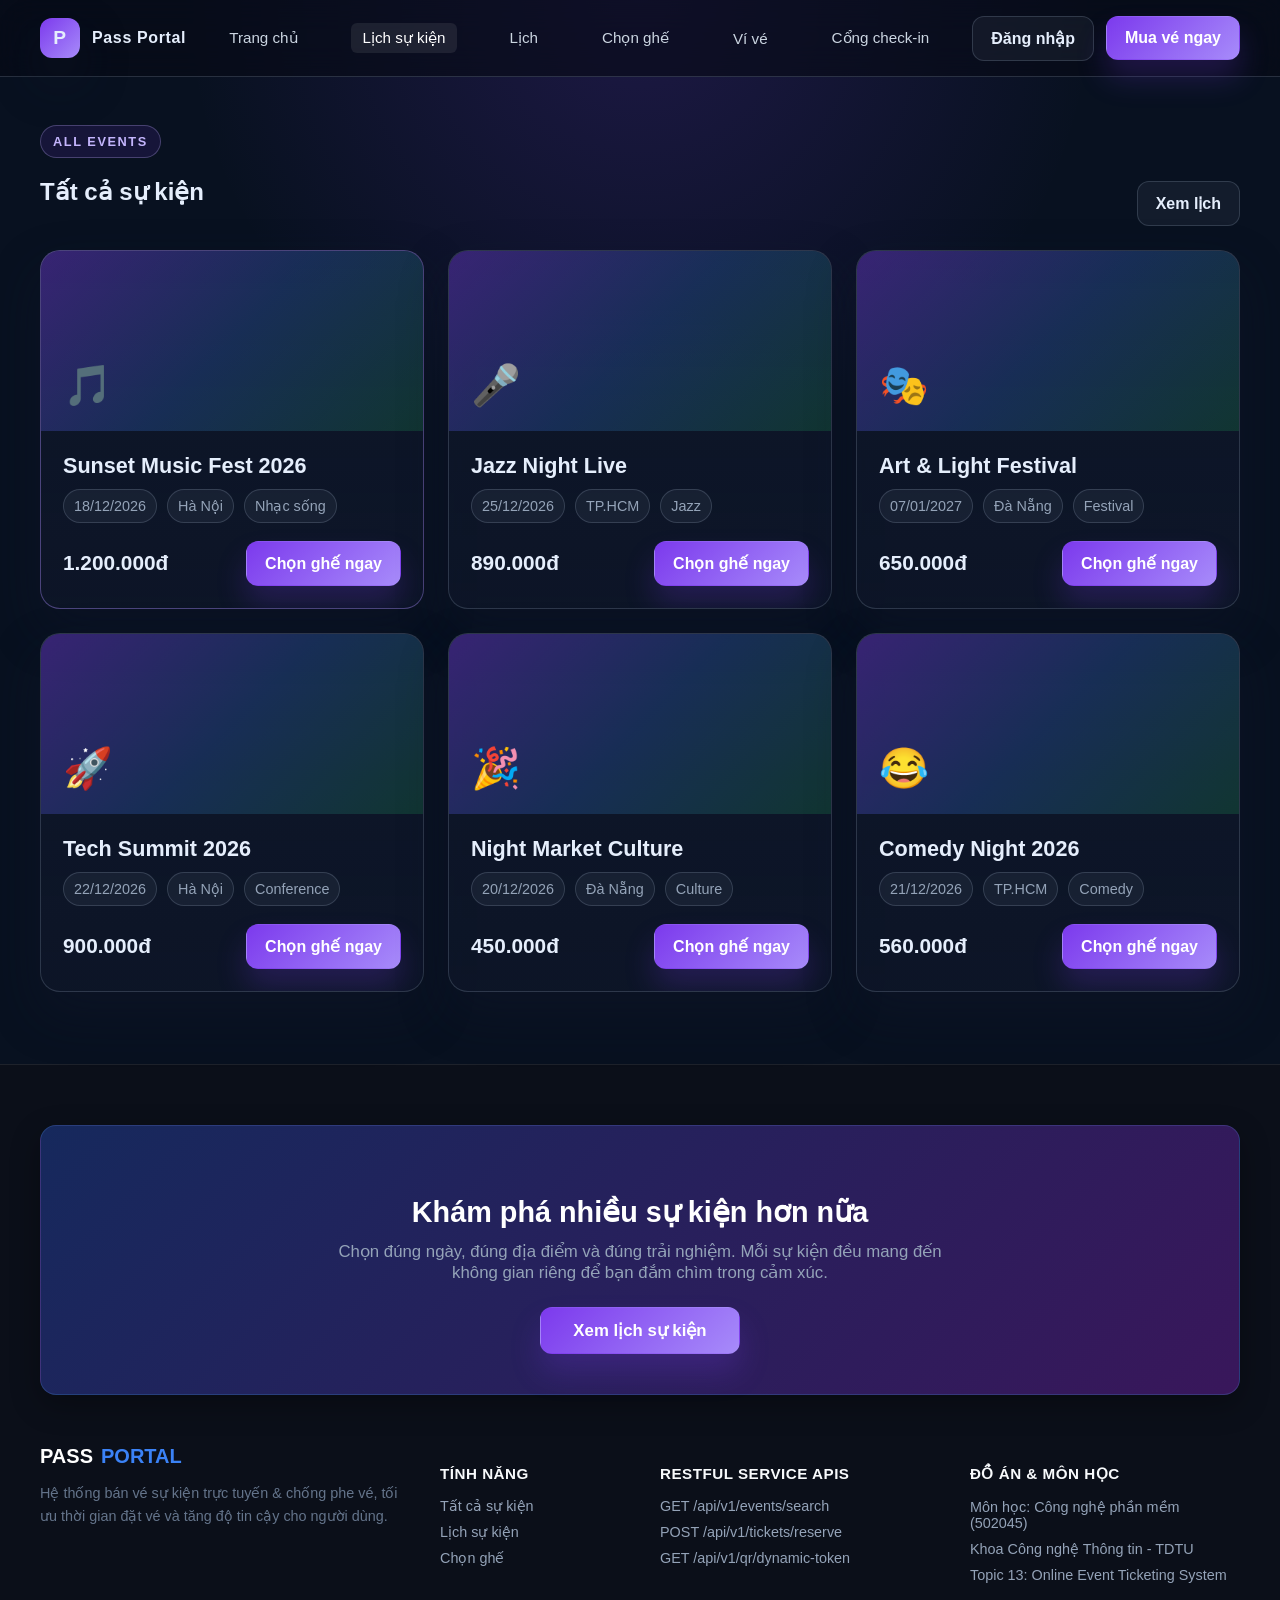
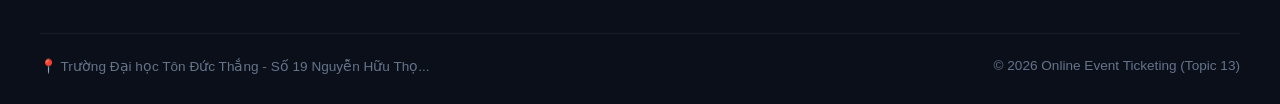
==== src/EventTicketing.WebClient/public/pages/all-events.html @ baf88165 "cập nhật chức năng, điều hướng chuyển trang, cần kiểm thử trước" ====
<!DOCTYPE html>
<html lang="vi">
  <head>
    <meta charset="UTF-8" />
    <meta name="viewport" content="width=device-width, initial-scale=1.0" />
    <title>Tất cả sự kiện | Pass Portal</title>
    <link rel="stylesheet" href="../assets/css/style.css" />
    <style>
      .all-events-page {
        padding: 48px 0 72px;
      }

      .all-events-grid {
        display: grid;
        grid-template-columns: repeat(3, minmax(0, 1fr));
        gap: 24px;
      }

      .event-card.featured {
        border-color: rgba(167, 139, 250, 0.4);
      }

      @media (max-width: 900px) {
        .all-events-grid {
          grid-template-columns: repeat(2, minmax(0, 1fr));
        }
      }

      @media (max-width: 640px) {
        .all-events-grid {
          grid-template-columns: 1fr;
        }
      }
    </style>
  </head>
  <body>
    <header class="topbar">
      <div class="container topbar-inner">
        <a href="index.html" class="brand">
          <span class="brand-badge">P</span>
          <span>Pass Portal</span>
        </a>

        <nav class="nav">
          <a href="index.html">Trang chủ</a>
          <a href="all-events.html" class="active">Lịch sự kiện</a>
          <a href="event-calendar.html">Lịch</a>
          <a href="seat-selection.html">Chọn ghế</a>
          <a href="my-tickets.html">Ví vé</a>
          <a href="gate-checkin.html">Cổng check-in</a>
        </nav>

        <div class="nav-actions">
          <button class="btn btn-secondary">Đăng nhập</button>
          <button class="btn btn-primary">Mua vé ngay</button>
        </div>
      </div>
    </header>

    <main class="all-events-page">
      <div class="container">
        <div class="section-header">
          <div>
            <div class="kicker">All Events</div>
            <h2>Tất cả sự kiện</h2>
          </div>
          <a href="event-calendar.html" class="btn btn-secondary">Xem lịch</a>
        </div>

        <div class="all-events-grid">
          <article class="event-card featured">
            <div class="event-image">🎵</div>
            <div class="event-body">
              <h3>Sunset Music Fest 2026</h3>
              <div class="event-meta">
                <span>18/12/2026</span>
                <span>Hà Nội</span>
                <span>Nhạc sống</span>
              </div>
              <div class="event-footer">
                <div class="price">1.200.000đ</div>
                <a class="btn btn-primary" href="seat-selection.html?event=sunset-music-fest-2026">Chọn ghế ngay</a>
              </div>
            </div>
          </article>

          <article class="event-card">
            <div class="event-image">🎤</div>
            <div class="event-body">
              <h3>Jazz Night Live</h3>
              <div class="event-meta">
                <span>25/12/2026</span>
                <span>TP.HCM</span>
                <span>Jazz</span>
              </div>
              <div class="event-footer">
                <div class="price">890.000đ</div>
                <a class="btn btn-primary" href="seat-selection.html?event=jazz-night-live">Chọn ghế ngay</a>
              </div>
            </div>
          </article>

          <article class="event-card">
            <div class="event-image">🎭</div>
            <div class="event-body">
              <h3>Art & Light Festival</h3>
              <div class="event-meta">
                <span>07/01/2027</span>
                <span>Đà Nẵng</span>
                <span>Festival</span>
              </div>
              <div class="event-footer">
                <div class="price">650.000đ</div>
                <a class="btn btn-primary" href="seat-selection.html?event=art-light-festival">Chọn ghế ngay</a>
              </div>
            </div>
          </article>

          <article class="event-card">
            <div class="event-image">🚀</div>
            <div class="event-body">
              <h3>Tech Summit 2026</h3>
              <div class="event-meta">
                <span>22/12/2026</span>
                <span>Hà Nội</span>
                <span>Conference</span>
              </div>
              <div class="event-footer">
                <div class="price">900.000đ</div>
                <a class="btn btn-primary" href="seat-selection.html?event=tech-summit-2026">Chọn ghế ngay</a>
              </div>
            </div>
          </article>

          <article class="event-card">
            <div class="event-image">🎉</div>
            <div class="event-body">
              <h3>Night Market Culture</h3>
              <div class="event-meta">
                <span>20/12/2026</span>
                <span>Đà Nẵng</span>
                <span>Culture</span>
              </div>
              <div class="event-footer">
                <div class="price">450.000đ</div>
                <a class="btn btn-primary" href="seat-selection.html?event=night-market-culture">Chọn ghế ngay</a>
              </div>
            </div>
          </article>

          <article class="event-card">
            <div class="event-image">😂</div>
            <div class="event-body">
              <h3>Comedy Night 2026</h3>
              <div class="event-meta">
                <span>21/12/2026</span>
                <span>TP.HCM</span>
                <span>Comedy</span>
              </div>
              <div class="event-footer">
                <div class="price">560.000đ</div>
                <a class="btn btn-primary" href="seat-selection.html?event=comedy-night-2026">Chọn ghế ngay</a>
              </div>
            </div>
          </article>
        </div>
      </div>
    </main>

    <footer class="eventhub-footer">
      <div class="container">
        <div class="footer-cta-banner">
          <h3>Khám phá nhiều sự kiện hơn nữa</h3>
          <p>Chọn đúng ngày, đúng địa điểm và đúng trải nghiệm. Mỗi sự kiện đều mang đến không gian riêng để bạn đắm chìm trong cảm xúc.</p>
          <a class="btn btn-primary" href="event-calendar.html" style="font-size: 1.05rem; padding: 12px 32px;">Xem lịch sự kiện</a>
        </div>

        <div class="footer-grid">
          <div>
            <div class="footer-brand-title">PASS <span>PORTAL</span></div>
            <p class="footer-desc">Hệ thống bán vé sự kiện trực tuyến & chống phe vé, tối ưu thời gian đặt vé và tăng độ tin cậy cho người dùng.</p>
          </div>

          <div>
            <h4 class="footer-heading">Tính năng</h4>
            <ul class="footer-links">
              <li><a href="all-events.html">Tất cả sự kiện</a></li>
              <li><a href="event-calendar.html">Lịch sự kiện</a></li>
              <li><a href="seat-selection.html">Chọn ghế</a></li>
            </ul>
          </div>

          <div>
            <h4 class="footer-heading">RESTful Service APIs</h4>
            <ul class="footer-links">
              <li><code>GET /api/v1/events/search</code></li>
              <li><code>POST /api/v1/tickets/reserve</code></li>
              <li><code>GET /api/v1/qr/dynamic-token</code></li>
            </ul>
          </div>

          <div>
            <h4 class="footer-heading">Đồ án & Môn học</h4>
            <ul class="footer-links">
              <li>Môn học: Công nghệ phần mềm (502045)</li>
              <li>Khoa Công nghệ Thông tin - TDTU</li>
              <li>Topic 13: Online Event Ticketing System</li>
            </ul>
          </div>
        </div>

        <div class="footer-bottom">
          <div class="footer-location">📍 Trường Đại học Tôn Đức Thắng - Số 19 Nguyễn Hữu Thọ...</div>
          <div>© 2026 Online Event Ticketing (Topic 13)</div>
        </div>
      </div>
    </footer>
  </body>
</html>
---- src/EventTicketing.WebClient/public/assets/css/style.css ----
:root {
  --bg: #081120;
  --bg-soft: #101c30;
  --panel: rgba(15, 23, 42, 0.78);
  --panel-strong: #0f172a;
  --card: #12213d;
  --card-2: #172c4c;
  --primary: #7c3aed;
  --primary-2: #22c55e;
  --accent: #f59e0b;
  --text: #e5eefc;
  --muted: #94a3b8;
  --danger: #ef4444;
  --success: #22c55e;
  --border: rgba(148, 163, 184, 0.24);
  --shadow: 0 22px 48px rgba(15, 23, 42, 0.45);
}

* {
  box-sizing: border-box;
}

html {
  scroll-behavior: smooth;
}

body {
  margin: 0;
  font-family: "Segoe UI", Tahoma, Geneva, Verdana, sans-serif;
  background:
    radial-gradient(circle at top, rgba(124, 58, 237, 0.18), transparent 25%),
    radial-gradient(circle at bottom left, rgba(34, 197, 94, 0.12), transparent 20%),
    var(--bg);
  color: var(--text);
}

img {
  max-width: 100%;
  display: block;
}

a {
  text-decoration: none;
  color: inherit;
}

button, input, textarea {
  font: inherit;
}

.container {
  width: min(1200px, calc(100% - 32px));
  margin: 0 auto;
}

.topbar {
  position: sticky;
  top: 0;
  z-index: 20;
  backdrop-filter: blur(16px);
  background: rgba(7, 11, 22, 0.62);
  border-bottom: 1px solid var(--border);
}

.topbar-inner {
  display: flex;
  align-items: center;
  justify-content: space-between;
  min-height: 76px;
  gap: 20px;
}

.brand {
  display: flex;
  align-items: center;
  gap: 12px;
  font-weight: 800;
  letter-spacing: 0.04em;
}

.brand-badge {
  width: 40px;
  height: 40px;
  border-radius: 12px;
  display: grid;
  place-items: center;
  background: linear-gradient(135deg, var(--primary), #a78bfa);
  box-shadow: var(--shadow);
  font-size: 1.2rem;
}

.nav {
  display: flex;
  align-items: center;
  gap: 2.5rem;
  color: var(--muted);
  font-weight: 600;
}

.nav a {
  color: #cbd5e1;
  text-decoration: none;
  font-weight: 500;
  font-size: 0.95rem;
  padding: 6px 12px;
  border-radius: 6px;
  transition: all 0.2s ease-in-out;
}

.nav a:hover,
.nav a.active {
  color: #ffffff;
  background: rgba(255, 255, 255, 0.08);
}

.nav a:hover {
  color: var(--text);
}

.nav-actions {
  display: flex;
  align-items: center;
  gap: 12px;
}

.btn {
  display: inline-flex;
  align-items: center;
  justify-content: center;
  gap: 8px;
  padding: 12px 18px;
  border: 1px solid transparent;
  border-radius: 12px;
  font-weight: 700;
  cursor: pointer;
  transition: 0.2s ease;
}

.btn:hover {
  transform: translateY(-1px);
}

.btn-primary {
  background: linear-gradient(135deg, var(--primary), #a78bfa);
  color: white;
  box-shadow: 0 18px 30px rgba(124, 58, 237, 0.22);
}

.btn-secondary {
  background: rgba(148, 163, 184, 0.08);
  color: var(--text);
  border-color: var(--border);
}

.hero {
  padding: 80px 0 52px;
}

.hero-grid {
  display: grid;
  grid-template-columns: 1.2fr 0.8fr;
  align-items: center;
  gap: 42px;
}

.kicker {
  display: inline-flex;
  align-items: center;
  gap: 8px;
  font-size: 0.8rem;
  font-weight: 700;
  letter-spacing: 0.12em;
  text-transform: uppercase;
  color: #c4b5fd;
  padding: 8px 12px;
  border: 1px solid rgba(196, 181, 253, 0.28);
  border-radius: 999px;
  background: rgba(124, 58, 237, 0.12);
}

.hero h1 {
  font-size: clamp(2.5rem, 5vw, 4.4rem);
  line-height: 1.05;
  margin: 18px 0 18px;
}

.gradient-text {
  background: linear-gradient(135deg, #d8b4fe, #7dd3fc, #86efac);
  -webkit-background-clip: text;
  background-clip: text;
  color: transparent;
}

.hero p {
  font-size: 1.07rem;
  line-height: 1.7;
  color: var(--muted);
  max-width: 620px;
}

.hero-actions {
  display: flex;
  flex-wrap: wrap;
  gap: 14px;
  margin-top: 30px;
}

.hero-stats {
  display: grid;
  grid-template-columns: repeat(3, minmax(0, 1fr));
  gap: 18px;
  margin-top: 30px;
}

.stat-card {
  background: rgba(15, 23, 42, 0.7);
  border: 1px solid var(--border);
  border-radius: 18px;
  padding: 18px 16px;
}

.stat-card strong {
  display: block;
  font-size: 1.5rem;
  margin-bottom: 4px;
}

.stat-card span {
  color: var(--muted);
  font-size: 0.9rem;
}

.ticket-visual {
  position: relative;
  padding: 30px;
  background: linear-gradient(180deg, rgba(17, 24, 39, 0.8), rgba(15, 23, 42, 0.9));
  border: 1px solid var(--border);
  border-radius: 26px;
  box-shadow: var(--shadow);
}

.terminal-card {
  background: rgba(2, 6, 23, 0.75);
  border: 1px solid rgba(148, 163, 184, 0.18);
  border-radius: 18px;
  padding: 18px 20px;
  overflow: hidden;
}

.terminal-head {
  display: flex;
  align-items: center;
  gap: 8px;
  padding-bottom: 16px;
}

.dot {
  width: 11px;
  height: 11px;
  border-radius: 50%;
  display: inline-block;
}

.dot.red { background: #ef4444; }
.dot.yellow { background: #fbbf24; }
.dot.green { background: #22c55e; }

.pass-card {
  background: linear-gradient(135deg, rgba(124, 58, 237, 0.2), rgba(34, 197, 94, 0.12));
  border: 1px solid rgba(167, 139, 250, 0.35);
  border-radius: 20px;
  padding: 24px;
  margin-top: 16px;
}

.pass-row {
  display: flex;
  align-items: center;
  justify-content: space-between;
  gap: 12px;
}

.pass-meta {
  color: var(--muted);
  font-size: 0.82rem;
  letter-spacing: 0.08em;
  text-transform: uppercase;
}

.qr-box {
  display: grid;
  place-items: center;
  width: 130px;
  height: 130px;
  border-radius: 18px;
  background: white;
  color: #111827;
  font-size: 2rem;
  font-weight: 800;
  letter-spacing: 0.18em;
  box-shadow: inset 0 0 0 12px rgba(15, 23, 42, 0.04);
}

.section {
  padding: 48px 0;
}

.section-header {
  display: flex;
  align-items: end;
  justify-content: space-between;
  gap: 20px;
  margin-bottom: 24px;
}

.section h2 {
  margin: 0;
  font-size: clamp(1.8rem, 4vw, 2.7rem);
}

.muted {
  color: var(--muted);
}

.card-grid {
  display: grid;
  grid-template-columns: repeat(3, minmax(0, 1fr));
  gap: 20px;
}

.event-card, .ticket-card, .panel {
  background: linear-gradient(180deg, rgba(15, 23, 42, 0.9), rgba(15, 23, 42, 0.7));
  border: 1px solid var(--border);
  border-radius: 20px;
  overflow: hidden;
  box-shadow: var(--shadow);
}

.event-image {
  min-height: 180px;
  background: linear-gradient(135deg, rgba(124, 58, 237, 0.38), rgba(59, 130, 246, 0.22), rgba(34, 197, 94, 0.18));
  display: flex;
  align-items: end;
  padding: 22px;
  font-size: 2.5rem;
}

.event-body {
  padding: 22px;
}

.event-body h3 {
  margin: 0 0 10px;
  font-size: 1.35rem;
}

.event-meta {
  display: flex;
  flex-wrap: wrap;
  gap: 10px;
  color: var(--muted);
  font-size: 0.9rem;
}

.event-meta span {
  background: rgba(148, 163, 184, 0.08);
  border: 1px solid var(--border);
  border-radius: 999px;
  padding: 8px 10px;
}

.event-footer {
  margin-top: 18px;
  display: flex;
  align-items: center;
  justify-content: space-between;
  gap: 12px;
}

.price {
  font-size: 1.3rem;
  font-weight: 800;
}

.layout-grid {
  display: grid;
  grid-template-columns: 1.1fr 0.9fr;
  gap: 26px;
}

.seat-stage {
  background: linear-gradient(180deg, rgba(13, 18, 34, 0.9), rgba(15, 23, 42, 0.9));
  padding: 18px 20px 28px;
  border-radius: 22px;
  border: 1px solid var(--border);
}

.stage-screen {
  margin: 0 auto 18px;
  width: min(100%, 560px);
  height: 24px;
  background: linear-gradient(90deg, rgba(59, 130, 246, 0.12), rgba(167, 139, 250, 0.25), rgba(34, 197, 94, 0.1));
  border: 1px solid rgba(148, 163, 184, 0.22);
  border-radius: 999px;
  display: grid;
  place-items: center;
  color: var(--muted);
  letter-spacing: 0.18em;
  text-transform: uppercase;
  font-size: 0.7rem;
}

.seat-grid {
  display: grid;
  grid-template-columns: repeat(10, minmax(0, 1fr));
  gap: 12px;
  margin-top: 18px;
}

.seat {
  height: 42px;
  border-radius: 12px;
  border: 1px solid rgba(148, 163, 184, 0.28);
  display: grid;
  place-items: center;
  background: rgba(148, 163, 184, 0.08);
  color: var(--text);
  font-weight: 700;
  cursor: pointer;
  transition: 0.2s ease;
}

.seat.available:hover {
  border-color: rgba(125, 211, 252, 0.65);
  box-shadow: 0 0 0 3px rgba(125, 211, 252, 0.15);
}

.seat.selected {
  background: linear-gradient(135deg, rgba(124, 58, 237, 0.9), rgba(168, 85, 247, 0.8));
  border-color: rgba(196, 181, 253, 0.65);
}

.seat.held {
  background: rgba(239, 68, 68, 0.22);
  color: #fecaca;
  border-color: rgba(239, 68, 68, 0.42);
  cursor: not-allowed;
}

.seat.sold {
  background: rgba(148, 163, 184, 0.18);
  color: #cbd5e1;
  border-color: rgba(148, 163, 184, 0.2);
  cursor: not-allowed;
}

.summary-panel {
  padding: 22px;
  background: linear-gradient(180deg, rgba(15, 23, 42, 0.92), rgba(17, 24, 39, 0.8));
  border: 1px solid var(--border);
  border-radius: 22px;
}

.summary-panel h3, .panel h3 {
  margin-top: 0;
  font-size: 1.25rem;
}

.summary-item {
  display: flex;
  justify-content: space-between;
  gap: 12px;
  padding: 12px 0;
  border-bottom: 1px solid rgba(148, 163, 184, 0.12);
  color: var(--muted);
}

.summary-item strong {
  color: var(--text);
}

.summary-total {
  display: flex;
  justify-content: space-between;
  align-items: center;
  margin-top: 14px;
  font-size: 1.45rem;
  font-weight: 800;
}

.ticket-list {
  display: grid;
  grid-template-columns: repeat(2, minmax(0, 1fr));
  gap: 18px;
}

.ticket-card {
  padding: 20px;
}

.ticket-top {
  display: flex;
  justify-content: space-between;
  align-items: center;
  gap: 12px;
  margin-bottom: 18px;
}

.badge {
  display: inline-flex;
  align-items: center;
  justify-content: center;
  padding: 7px 10px;
  border-radius: 999px;
  font-size: 0.76rem;
  font-weight: 700;
  letter-spacing: 0.06em;
  text-transform: uppercase;
}

.badge.success {
  background: rgba(34, 197, 94, 0.14);
  color: #b7f7c3;
  border: 1px solid rgba(34, 197, 94, 0.4);
}

.badge.warning {
  background: rgba(245, 158, 11, 0.14);
  color: #f9d386;
  border: 1px solid rgba(245, 158, 11, 0.38);
}

.ticket-card h4 {
  margin: 0 0 12px;
  font-size: 1.2rem;
}

.ticket-card p {
  color: var(--muted);
  line-height: 1.6;
  margin: 0;
}

.qr-token {
  margin-top: 18px;
  display: flex;
  align-items: center;
  justify-content: space-between;
  gap: 12px;
  padding: 14px 16px;
  border-radius: 14px;
  background: rgba(3, 7, 18, 0.6);
  border: 1px solid var(--border);
}

.token-code {
  font-size: 1.5rem;
  font-weight: 800;
  letter-spacing: 0.18em;
}

.gate-layout {
  display: grid;
  grid-template-columns: 1fr 0.9fr;
  gap: 22px;
}

.scan-box {
  min-height: 320px;
  border: 1px dashed rgba(125, 211, 252, 0.5);
  border-radius: 22px;
  display: grid;
  place-items: center;
  background: rgba(14, 116, 144, 0.08);
  color: var(--muted);
  position: relative;
  overflow: hidden;
}

.scan-box::before {
  content: "";
  position: absolute;
  inset: 18px;
  border-radius: 18px;
  border: 1px solid rgba(125, 211, 252, 0.12);
}

.scan-placeholder {
  font-size: 1.2rem;
  letter-spacing: 0.08em;
  text-transform: uppercase;
  z-index: 1;
}

.form-field {
  display: flex;
  flex-direction: column;
  gap: 10px;
  margin-bottom: 16px;
}

.form-field label {
  font-size: 0.92rem;
  color: var(--muted);
}

.form-field input {
  background: rgba(15, 23, 42, 0.8);
  border: 1px solid var(--border);
  color: var(--text);
  border-radius: 12px;
  padding: 13px 14px;
  outline: none;
}

.form-field input:focus {
  border-color: rgba(125, 211, 252, 0.7);
  box-shadow: 0 0 0 3px rgba(125, 211, 252, 0.12);
}

.panel {
  padding: 22px;
}

.status-pill {
  display: inline-flex;
  align-items: center;
  gap: 8px;
  border-radius: 999px;
  padding: 10px 12px;
  font-weight: 700;
  border: 1px solid rgba(34, 197, 94, 0.36);
  background: rgba(34, 197, 94, 0.1);
  color: #bbf7d0;
}

.footer {
  padding: 28px 0 50px;
  color: var(--muted);
  border-top: 1px solid var(--border);
  margin-top: 48px;
}

.footer-inner {
  display: flex;
  justify-content: space-between;
  gap: 16px;
  align-items: center;
}

.footer-cta-banner {
  background: linear-gradient(135deg, rgba(30, 58, 138, 0.6) 0%, rgba(88, 28, 135, 0.6) 100%);
  border: 1px solid rgba(96, 165, 250, 0.2);
  border-radius: 16px;
  padding: 40px;
  text-align: center;
  margin-bottom: 50px;
  box-shadow: 0 10px 30px rgba(0, 0, 0, 0.3);
}

.footer-cta-banner h3 {
  font-size: 1.8rem;
  font-weight: 800;
  color: #ffffff;
  margin-bottom: 12px;
}

.footer-cta-banner p {
  color: #94a3b8;
  font-size: 1.05rem;
  max-width: 650px;
  margin: 0 auto 24px auto;
}

.eventhub-footer {
  background-color: #0b0f19;
  color: #94a3b8;
  padding: 60px 0 30px 0;
  border-top: 1px solid rgba(255, 255, 255, 0.08);
  font-size: 0.9rem;
}

.eventhub-footer .footer-grid {
  display: grid;
  grid-template-columns: 2fr 1fr 1.5fr 1.5fr;
  gap: 40px;
  margin-bottom: 40px;
}

.eventhub-footer .footer-brand-title {
  font-size: 1.25rem;
  font-weight: 800;
  color: #ffffff;
  display: flex;
  align-items: center;
  gap: 8px;
  margin-bottom: 12px;
}

.eventhub-footer .footer-brand-title span {
  color: #3b82f6;
}

.eventhub-footer p.footer-desc {
  line-height: 1.6;
  margin-bottom: 16px;
  color: #64748b;
}

.eventhub-footer h4.footer-heading {
  color: #f8fafc;
  font-size: 0.95rem;
  font-weight: 700;
  text-transform: uppercase;
  letter-spacing: 0.5px;
  margin-bottom: 16px;
}

.eventhub-footer ul.footer-links {
  list-style: none;
  padding: 0;
  margin: 0;
}

.eventhub-footer ul.footer-links li {
  margin-bottom: 10px;
}

.eventhub-footer ul.footer-links a,
.eventhub-footer ul.footer-links code {
  color: #94a3b8;
  text-decoration: none;
  transition: color 0.2s;
  font-family: inherit;
}

.eventhub-footer ul.footer-links a:hover {
  color: #60a5fa;
}

.eventhub-footer .footer-bottom {
  border-top: 1px solid rgba(255, 255, 255, 0.05);
  padding-top: 24px;
  display: flex;
  justify-content: space-between;
  align-items: center;
  flex-wrap: wrap;
  gap: 16px;
  color: #64748b;
  font-size: 0.85rem;
}

.eventhub-footer .footer-location {
  display: flex;
  align-items: center;
  gap: 6px;
}

@media (max-width: 900px) {
  .hero-grid,
  .layout-grid,
  .gate-layout,
  .card-grid,
  .ticket-list {
    grid-template-columns: 1fr;
  }

  .nav {
    display: none;
  }

  .topbar-inner {
    padding: 12px 0;
  }

  .section-header,
  .footer-inner,
  .pass-row,
  .event-footer {
    flex-direction: column;
    align-items: flex-start;
  }

  .eventhub-footer .footer-grid {
    grid-template-columns: 1fr 1fr;
  }
}

@media (max-width: 576px) {
  .eventhub-footer .footer-grid {
    grid-template-columns: 1fr;
  }
}
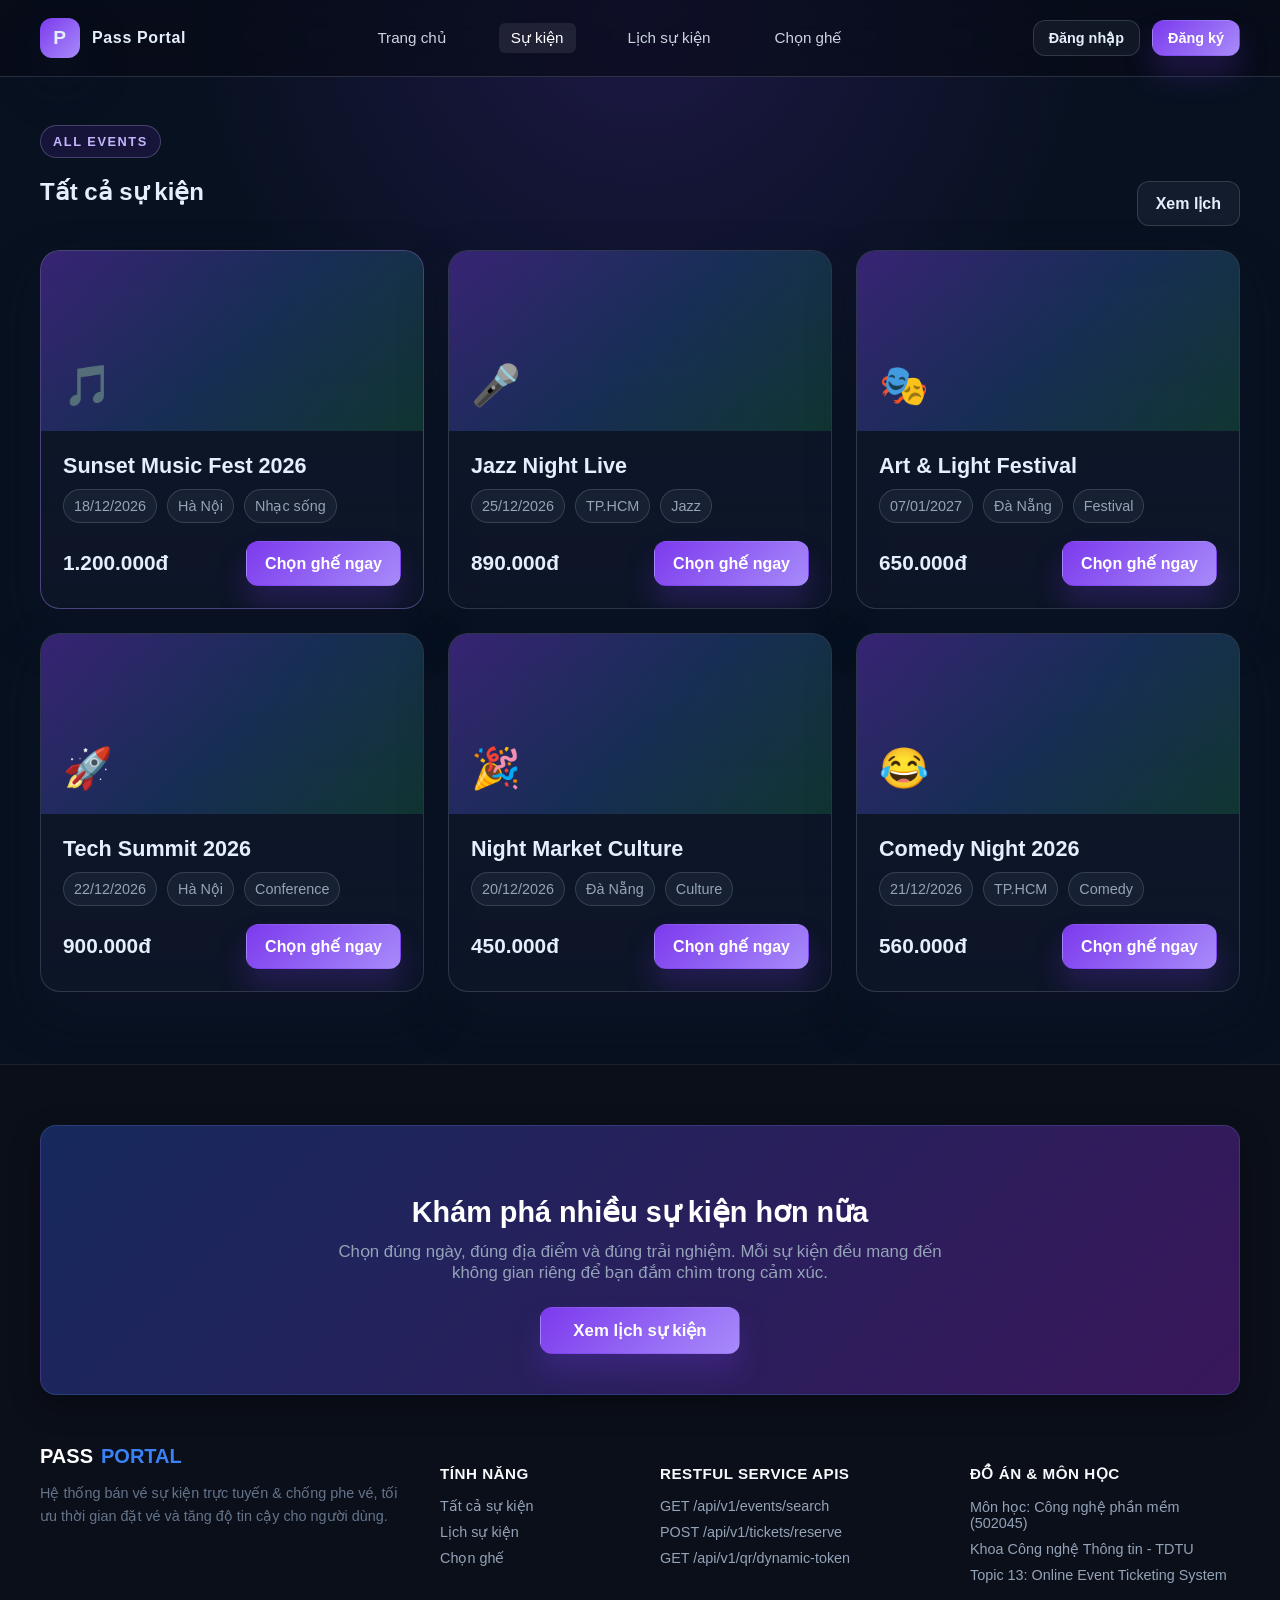
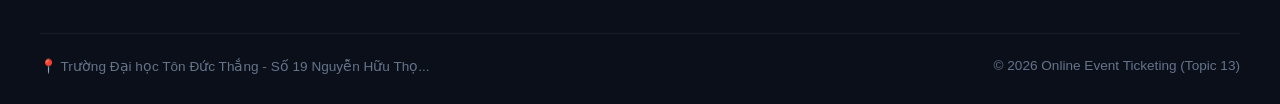
==== commit 00a52377: "Thêm database, thêm các chức năng chính QR, đặt vé, chọn chỗ, giữ chỗ, chống đầu cơ vé tạo trang log" ====
--- a/src/EventTicketing.WebClient/public/pages/all-events.html
+++ b/src/EventTicketing.WebClient/public/pages/all-events.html
@@ -215,5 +215,6 @@
         </div>
       </div>
     </footer>
+    <script src="../js/auth.js"></script>
   </body>
 </html>
